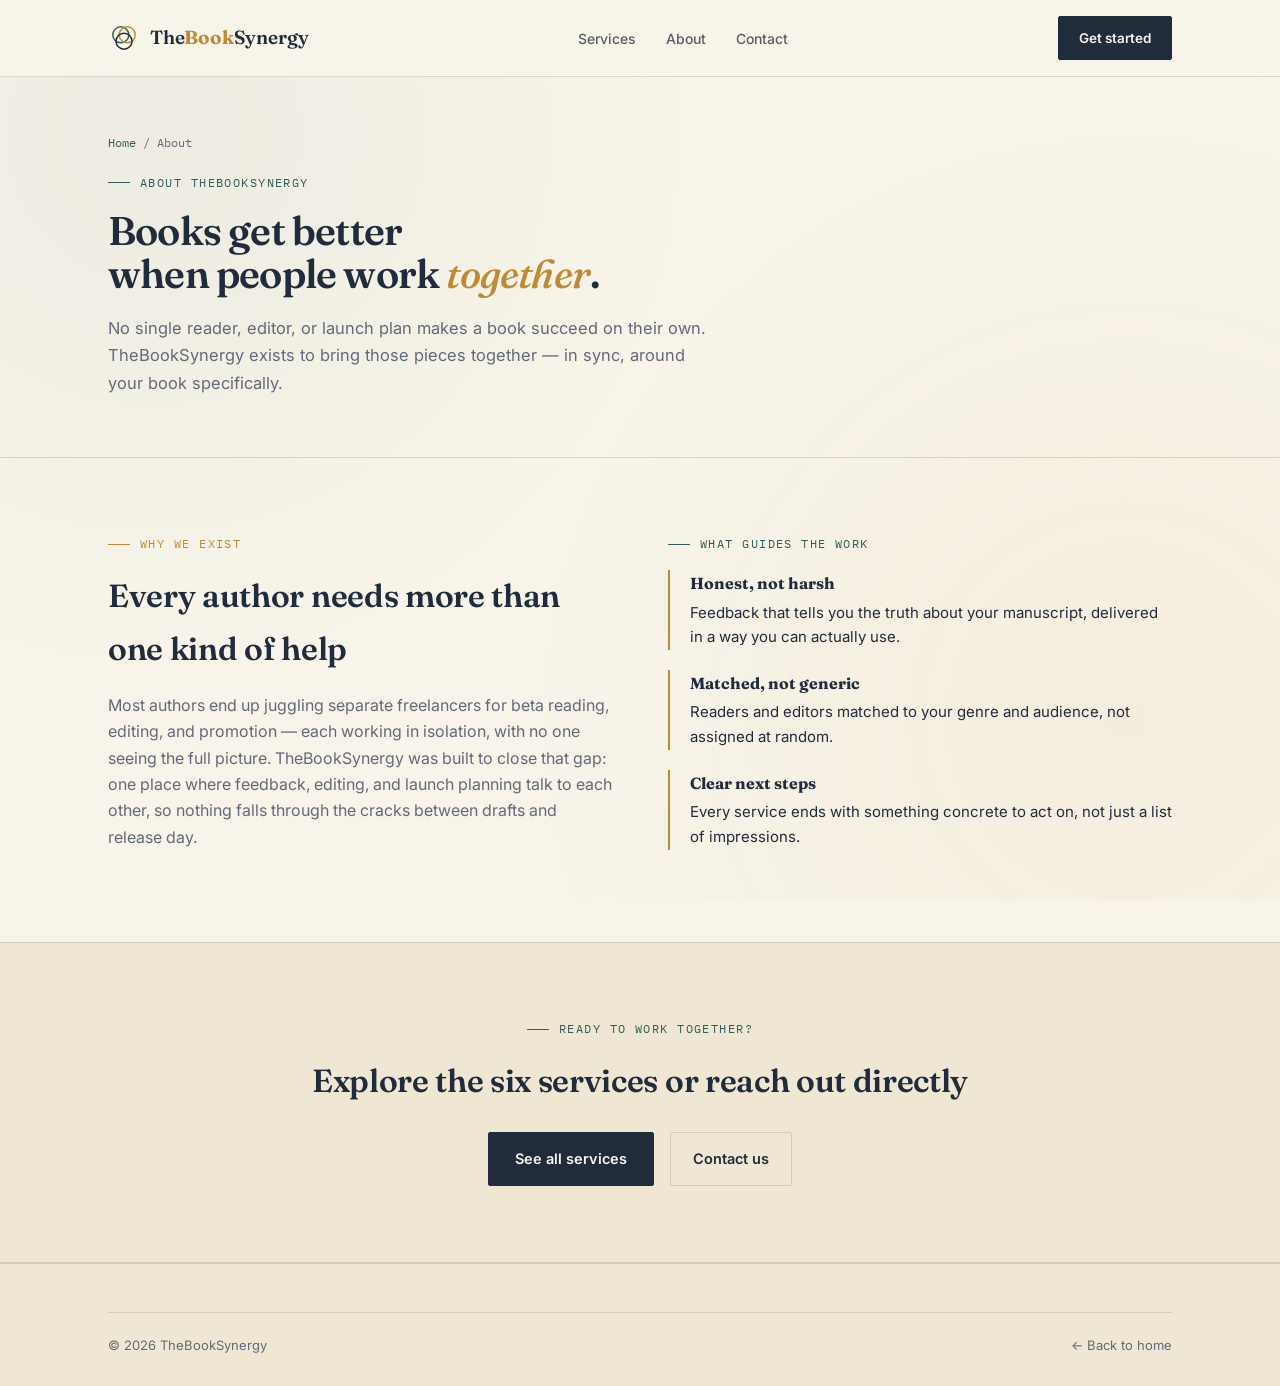
==== about.html @ aea65052 "Add files via upload" ====
<!DOCTYPE html>
<html lang="en">
<head>
<meta charset="UTF-8">
<meta name="viewport" content="width=device-width, initial-scale=1.0">
<title>About — TheBookSynergy</title>
<link rel="preconnect" href="https://fonts.googleapis.com">
<link href="https://fonts.googleapis.com/css2?family=Fraunces:opsz,wght@9..144,400;9..144,500;9..144,600;9..144,700&family=Inter:wght@400;500;600&family=IBM+Plex+Mono:wght@500&display=swap" rel="stylesheet">
<link rel="stylesheet" href="style.css">
</head>
<body>

<header class="site">
  <div class="nav">
    <a href="index.html" class="brand">
      <svg width="32" height="32" viewBox="0 0 40 40" fill="none" xmlns="http://www.w3.org/2000/svg">
        <circle cx="16" cy="16" r="10" stroke="#2F5D5A" stroke-width="1.8"/>
        <circle cx="24" cy="16" r="10" stroke="#C08A34" stroke-width="1.8"/>
        <circle cx="20" cy="24" r="10" stroke="#202C3C" stroke-width="1.8"/>
      </svg>
      <span class="brand-name">The<b>Book</b>Synergy</span>
    </a>
    <nav class="links">
      <div class="has-drop">
        <a href="index.html#services">Services</a>
        <div class="dropdown">
          <a href="services/beta-reading.html">Beta Reading</a>
          <a href="services/developmental-notes.html">Developmental Notes</a>
          <a href="services/author-support.html">Author Support</a>
          <a href="services/book-editing.html">Book Editing</a>
          <a href="services/book-promotion.html">Book Promotion</a>
          <a href="services/press-media.html">Press &amp; Media / Book Release</a>
        </div>
      </div>
      <a href="about.html">About</a>
      <a href="contact.html">Contact</a>
    </nav>
    <a href="contact.html" class="nav-cta">Get started</a>
  </div>
</header>

<section class="service-hero">
  <div class="wrap">
    <div class="breadcrumb"><a href="index.html">Home</a> / About</div>
    <div class="eyebrow">About TheBookSynergy</div>
    <h1>Books get better<br>when people work <em>together</em>.</h1>
    <p class="lead" style="max-width:600px;">No single reader, editor, or launch plan makes a book succeed on their own. TheBookSynergy exists to bring those pieces together — in sync, around your book specifically.</p>
  </div>
</section>

<section>
  <div class="wrap">
    <div class="about-grid">
      <div>
        <div class="eyebrow amber">Why we exist</div>
        <h2>Every author needs more than one kind of help</h2>
        <p style="color:var(--slate); font-size:16px;">Most authors end up juggling separate freelancers for beta reading, editing, and promotion — each working in isolation, with no one seeing the full picture. TheBookSynergy was built to close that gap: one place where feedback, editing, and launch planning talk to each other, so nothing falls through the cracks between drafts and release day.</p>
      </div>
      <div>
        <div class="eyebrow">What guides the work</div>
        <ul class="value-list">
          <li><b>Honest, not harsh</b>Feedback that tells you the truth about your manuscript, delivered in a way you can actually use.</li>
          <li><b>Matched, not generic</b>Readers and editors matched to your genre and audience, not assigned at random.</li>
          <li><b>Clear next steps</b>Every service ends with something concrete to act on, not just a list of impressions.</li>
        </ul>
      </div>
    </div>
  </div>
</section>

<section class="alt">
  <div class="wrap" style="text-align:center;">
    <div class="eyebrow" style="justify-content:center;">Ready to work together?</div>
    <h2>Explore the six services or reach out directly</h2>
    <div class="hero-actions" style="justify-content:center; margin-top:24px;">
      <a href="index.html#services" class="btn-primary">See all services</a>
      <a href="contact.html" class="btn-secondary">Contact us</a>
    </div>
  </div>
</section>

<footer class="site">
  <div class="wrap">
    <div class="footer-bottom">
      <span>© 2026 TheBookSynergy</span>
      <a href="index.html" style="text-decoration:none;">← Back to home</a>
    </div>
  </div>
</footer>

</body>
</html>
---- style.css ----
/* ============================================================
   TheBookSynergy — shared stylesheet
   Palette: cream paper, deep ink navy, collaborative teal, warm amber
   Signature motif: three interlocking rings (Author / Reader / Editor)
   ============================================================ */

:root{
  --cream: #F8F4EA;
  --cream-2: #EFE7D3;
  --ink: #202C3C;
  --ink-2: #2C3C52;
  --teal: #2F5D5A;
  --teal-soft: #DCE8E4;
  --amber: #C08A34;
  --amber-soft: #E7C784;
  --slate: #626A7A;
  --line: rgba(32,44,60,0.14);
  --white: #FFFFFF;
}

*{box-sizing:border-box;}
html{scroll-behavior:smooth;}
body{
  margin:0;
  background:var(--cream);
  color:var(--ink);
  font-family:'Inter', sans-serif;
  line-height:1.65;
  -webkit-font-smoothing:antialiased;
}
a{color:inherit;}
img{max-width:100%; display:block;}
.wrap{max-width:1120px; margin:0 auto; padding:0 28px;}

body::before{
  content:"";
  position:fixed; inset:0; z-index:-1;
  background:
    radial-gradient(circle at 12% 15%, rgba(47,93,90,0.05), transparent 40%),
    radial-gradient(circle at 88% 80%, rgba(192,138,52,0.06), transparent 45%);
}

/* ---------- NAV ---------- */
header.site{
  position:sticky; top:0; z-index:80;
  background:rgba(248,244,234,0.9);
  backdrop-filter:blur(8px);
  border-bottom:1px solid var(--line);
}
.nav{
  display:flex; align-items:center; justify-content:space-between;
  padding:16px 28px; max-width:1120px; margin:0 auto;
}
.brand{display:flex; align-items:center; gap:10px; text-decoration:none;}
.brand-name{font-family:'Fraunces', serif; font-weight:600; font-size:19px; letter-spacing:-0.01em; color:var(--ink);}
.brand-name b{color:var(--amber);}
nav.links{display:flex; gap:30px; font-size:14px; font-weight:500; align-items:center;}
nav.links a{text-decoration:none; opacity:0.75; transition:opacity .2s;}
nav.links a:hover{opacity:1;}
.has-drop{position:relative;}
.dropdown{
  position:absolute; top:100%; left:50%; transform:translateX(-50%);
  background:var(--white); border:1px solid var(--line); border-radius:4px;
  box-shadow:0 20px 40px -20px rgba(32,44,60,0.25);
  padding:10px; min-width:220px; margin-top:14px;
  opacity:0; visibility:hidden; transition:opacity .18s, transform .18s;
}
.has-drop:hover .dropdown{opacity:1; visibility:visible; transform:translateX(-50%) translateY(0);}
.dropdown a{display:block; padding:9px 12px; border-radius:3px; font-size:13.5px; opacity:0.85; text-decoration:none;}
.dropdown a:hover{background:var(--cream-2); opacity:1;}
.nav-cta{
  background:var(--ink); color:var(--cream); padding:10px 20px; border-radius:2px;
  font-size:13.5px; font-weight:600; text-decoration:none;
  border:1px solid var(--ink); transition:background .2s;
}
.nav-cta:hover{background:var(--ink-2);}

/* ---------- shared section basics ---------- */
section{padding:76px 0;}
.section-head{max-width:620px; margin:0 0 44px;}
.eyebrow{
  font-family:'IBM Plex Mono', monospace; font-size:12px; letter-spacing:0.12em;
  text-transform:uppercase; color:var(--teal); margin-bottom:16px; display:flex; gap:10px; align-items:center;
}
.eyebrow::before{content:""; width:22px; height:1px; background:var(--teal);}
.eyebrow.amber{color:var(--amber);}
.eyebrow.amber::before{background:var(--amber);}
h1{font-family:'Fraunces', serif; font-weight:600; font-size:48px; line-height:1.08; letter-spacing:-0.02em; margin:0 0 20px;}
h1 em{font-style:italic; color:var(--amber); font-weight:500;}
h2{font-family:'Fraunces', serif; font-size:32px; font-weight:600; letter-spacing:-0.01em; margin:0 0 14px;}
h3{font-family:'Fraunces', serif; font-size:20px; font-weight:600; margin:0 0 8px;}
.section-head p, p.lead{color:var(--slate); font-size:16.5px;}

.btn-primary{
  background:var(--ink); color:var(--cream); padding:14px 26px; border-radius:2px;
  text-decoration:none; font-weight:600; font-size:14.5px; display:inline-block;
  border:1px solid var(--ink); transition:transform .15s, background .2s;
}
.btn-primary:hover{background:var(--ink-2); transform:translateY(-1px);}
.btn-secondary{
  padding:14px 22px; border-radius:2px; text-decoration:none; font-weight:600; font-size:14.5px;
  color:var(--ink); border:1px solid var(--line); display:inline-block; transition:border-color .2s;
}
.btn-secondary:hover{border-color:var(--ink);}

/* ---------- HERO (home) ---------- */
.hero{padding:80px 0 60px;}
.hero .wrap{display:grid; grid-template-columns:1.05fr 0.95fr; gap:56px; align-items:center;}
.hero-actions{display:flex; gap:16px; flex-wrap:wrap; margin-top:30px;}

/* reading illustration */
.illustration{position:relative; width:100%; max-width:440px; margin:0 auto;}
.illustration svg{width:100%; height:auto;}

/* synergy rings badge */
.rings-badge{
  position:absolute; bottom:-18px; left:-18px;
  background:var(--white); border:1px solid var(--line); border-radius:50%;
  width:92px; height:92px; display:flex; align-items:center; justify-content:center;
  box-shadow:0 16px 32px -16px rgba(32,44,60,0.3);
}

/* ---------- SERVICES GRID (home) ---------- */
.services-grid{display:grid; grid-template-columns:repeat(3, 1fr); gap:1px; background:var(--line); border:1px solid var(--line);}
.service-card{background:var(--cream); padding:32px 26px; text-decoration:none; color:var(--ink); transition:background .2s;}
.service-card:hover{background:var(--white);}
.service-card .tag{font-family:'IBM Plex Mono', monospace; font-size:11px; color:var(--amber); letter-spacing:0.06em; text-transform:uppercase; display:block; margin-bottom:14px;}
.service-card h3{margin-bottom:8px;}
.service-card p{font-size:14px; color:var(--slate); margin:0 0 14px;}
.service-card .go{font-size:13px; font-weight:600; color:var(--teal);}

/* ---------- process/how it works (shared) ---------- */
.steps{display:grid; grid-template-columns:repeat(4,1fr); gap:24px;}
.step{position:relative; padding-top:22px;}
.step::before{content:""; position:absolute; top:0; left:0; width:36px; height:1.5px; background:var(--amber);}
.step .tag{font-family:'IBM Plex Mono', monospace; font-size:11px; color:var(--amber); letter-spacing:0.08em; text-transform:uppercase;}
.step h4{font-family:'Fraunces', serif; font-size:18px; margin:8px 0 8px; font-weight:600;}
.step p{font-size:14px; color:var(--slate); margin:0;}

/* ---------- alt background sections ---------- */
.alt{background:var(--cream-2); border-top:1px solid var(--line); border-bottom:1px solid var(--line);}
.dark{background:var(--ink); color:var(--cream);}
.dark .section-head p{color:rgba(248,244,234,0.72);}
.dark .eyebrow{color:var(--amber-soft);}
.dark .eyebrow::before{background:var(--amber-soft);}

/* ---------- testimonials ---------- */
.testimonial-grid{display:grid; grid-template-columns:repeat(3,1fr); gap:24px;}
.testimonial{background:var(--white); border:1px solid var(--line); border-radius:3px; padding:26px;}
.testimonial p.quote{font-family:'Fraunces', serif; font-style:italic; font-size:17px; line-height:1.5; margin:0 0 16px; color:var(--ink);}
.testimonial .who{font-size:13px; color:var(--slate); font-weight:600;}

/* ---------- service detail pages ---------- */
.breadcrumb{font-family:'IBM Plex Mono', monospace; font-size:12px; color:var(--slate); margin-bottom:20px;}
.breadcrumb a{color:var(--teal); text-decoration:none;}
.service-hero{padding:56px 0 44px; border-bottom:1px solid var(--line);}
.service-hero h1{font-size:40px;}
.included-list{list-style:none; padding:0; margin:0; display:grid; gap:14px;}
.included-list li{
  display:flex; gap:12px; align-items:flex-start; font-size:15px; color:var(--ink);
  padding:16px 18px; background:var(--white); border:1px solid var(--line); border-radius:3px;
}
.included-list li::before{content:"✓"; color:var(--teal); font-weight:700; flex-shrink:0;}

/* ---------- forms ---------- */
.form-card{
  background:var(--white); border:1px solid var(--line); border-radius:3px; padding:36px; max-width:760px;
}
.form-grid{display:grid; grid-template-columns:1fr 1fr; gap:18px;}
.field{margin-bottom:18px; display:flex; flex-direction:column; gap:7px;}
.field.full{grid-column:1 / -1;}
label{font-family:'IBM Plex Mono', monospace; font-size:11px; letter-spacing:0.06em; text-transform:uppercase; color:var(--slate);}
input, select, textarea{
  font-family:'Inter', sans-serif; font-size:15px; padding:12px 14px; border:1px solid var(--line);
  border-radius:2px; background:var(--cream); color:var(--ink); width:100%;
}
input:focus, select:focus, textarea:focus{outline:2px solid var(--amber-soft); outline-offset:1px; border-color:var(--amber);}
textarea{resize:vertical; min-height:100px;}
.file-field{border:1.5px dashed var(--line); border-radius:2px; padding:22px; text-align:center; background:var(--cream-2);}
.file-field span{display:block; font-size:13px; color:var(--slate); margin-top:6px;}
.submit-btn{
  background:var(--ink); color:var(--cream); border:none; padding:15px 30px; border-radius:2px;
  font-weight:600; font-size:15px; cursor:pointer; margin-top:6px; transition:background .2s;
}
.submit-btn:hover{background:var(--ink-2);}
.form-note{font-size:12.5px; color:var(--slate); margin-top:14px;}

/* ---------- footer ---------- */
footer.site{padding:48px 0 30px; border-top:1px solid var(--line); background:var(--cream-2);}
.footer-grid{display:grid; grid-template-columns:1.4fr 1fr 1fr 1fr; gap:32px; margin-bottom:34px;}
.footer-brand p{font-size:13.5px; color:var(--slate); max-width:260px; margin-top:12px;}
.footer-col h4{font-family:'IBM Plex Mono', monospace; font-size:12px; letter-spacing:0.06em; text-transform:uppercase; color:var(--slate); margin:0 0 14px;}
.footer-col a{display:block; font-size:14px; text-decoration:none; opacity:0.85; margin-bottom:10px;}
.footer-col a:hover{opacity:1;}
.footer-bottom{display:flex; justify-content:space-between; flex-wrap:wrap; gap:12px; font-size:13px; color:var(--slate); border-top:1px solid var(--line); padding-top:22px;}

/* ---------- about page ---------- */
.about-grid{display:grid; grid-template-columns:1fr 1fr; gap:56px; align-items:start;}
.value-list{list-style:none; padding:0; margin:0; display:grid; gap:20px;}
.value-list li{padding-left:20px; border-left:2px solid var(--amber); font-size:15px; color:var(--ink);}
.value-list li b{font-family:'Fraunces', serif; display:block; font-size:16px; margin-bottom:4px;}

@media (max-width: 900px){
  .hero .wrap, .about-grid{grid-template-columns:1fr;}
  h1{font-size:36px;}
  .services-grid, .testimonial-grid{grid-template-columns:1fr;}
  .steps{grid-template-columns:1fr 1fr;}
  .form-grid{grid-template-columns:1fr;}
  .footer-grid{grid-template-columns:1fr 1fr;}
  nav.links{display:none;}
}
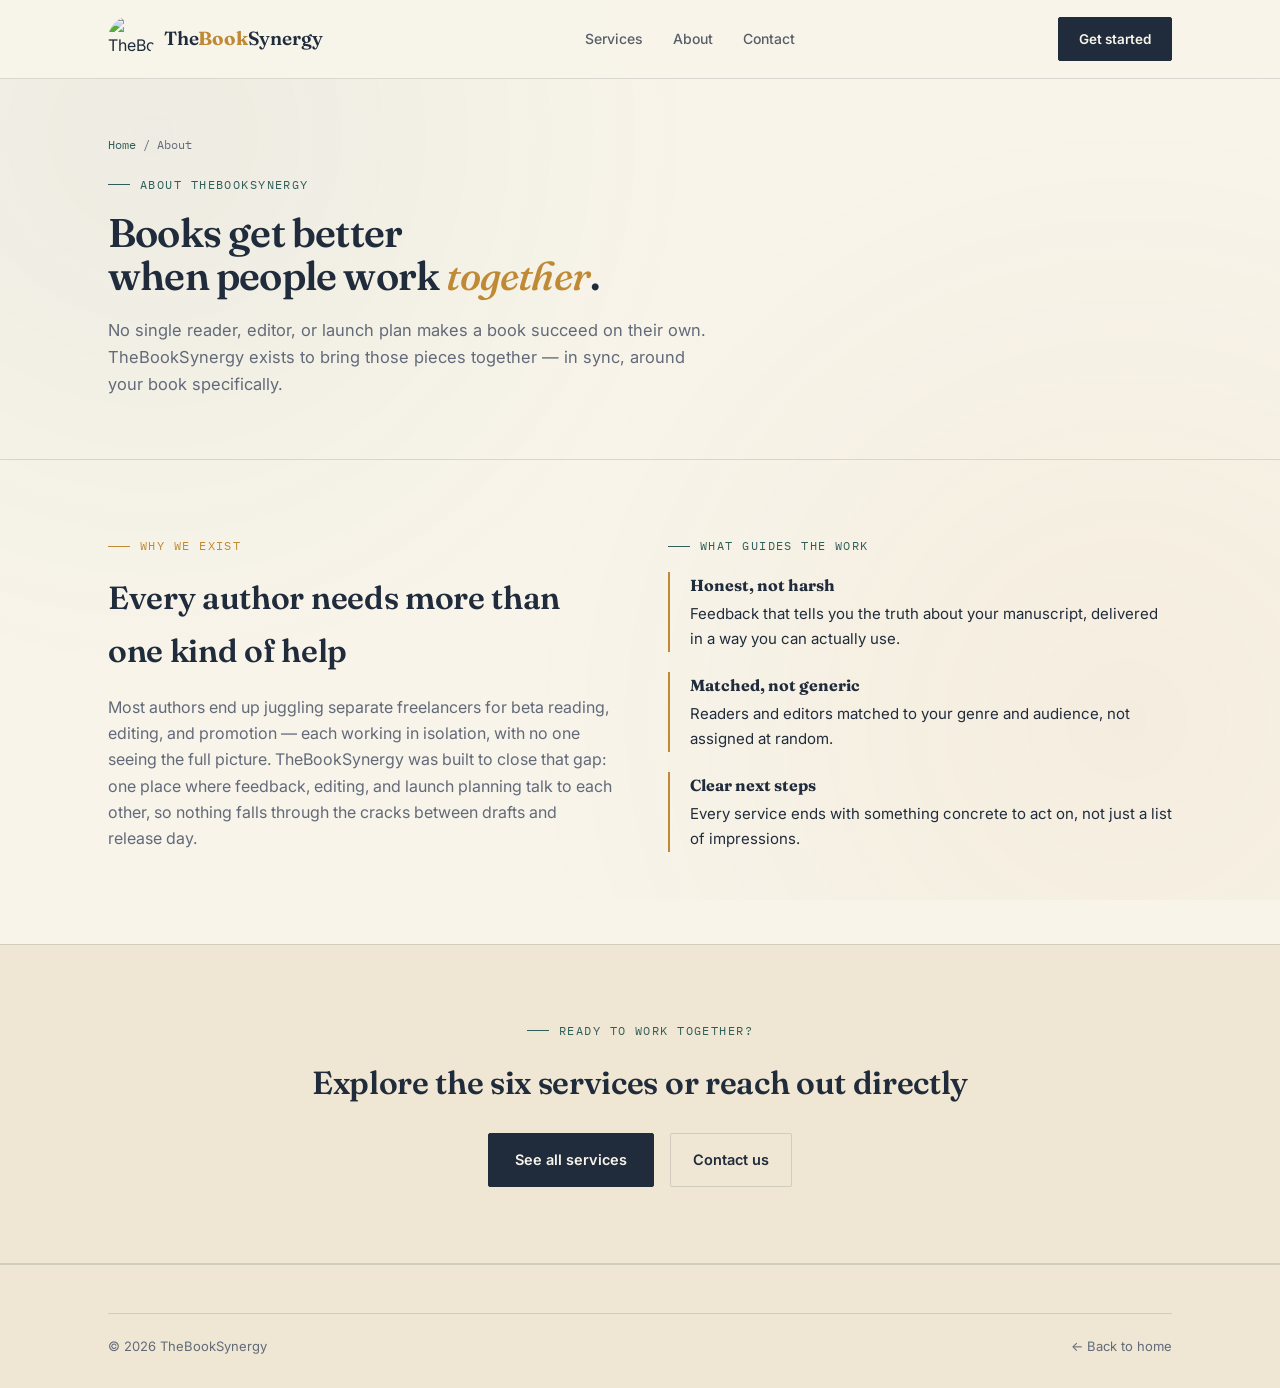
==== commit a00217ca: "Update about.html" ====
--- a/about.html
+++ b/about.html
@@ -13,11 +13,9 @@
 <header class="site">
   <div class="nav">
     <a href="index.html" class="brand">
-      <svg width="32" height="32" viewBox="0 0 40 40" fill="none" xmlns="http://www.w3.org/2000/svg">
-        <circle cx="16" cy="16" r="10" stroke="#2F5D5A" stroke-width="1.8"/>
-        <circle cx="24" cy="16" r="10" stroke="#C08A34" stroke-width="1.8"/>
-        <circle cx="20" cy="24" r="10" stroke="#202C3C" stroke-width="1.8"/>
-      </svg>
+      <span class="brand-logo-wrap">
+  <img src="logo-icon.png" alt="TheBookSynergy logo">
+</span>
       <span class="brand-name">The<b>Book</b>Synergy</span>
     </a>
     <nav class="links">
--- a/style.css
+++ b/style.css
@@ -209,3 +209,7 @@
   .footer-grid{grid-template-columns:1fr 1fr;}
   nav.links{display:none;}
 }
+.brand-logo-wrap{position:relative; width:46px; height:46px; display:flex; align-items:center; justify-content:center; flex-shrink:0;}
+.brand-logo-wrap img{width:100%; height:100%; border-radius:50%; object-fit:cover; animation:spin-logo 8s linear infinite;}
+@keyframes spin-logo{ to{ transform:rotate(360deg); } }
+footer .brand-logo-wrap{width:36px; height:36px;}
